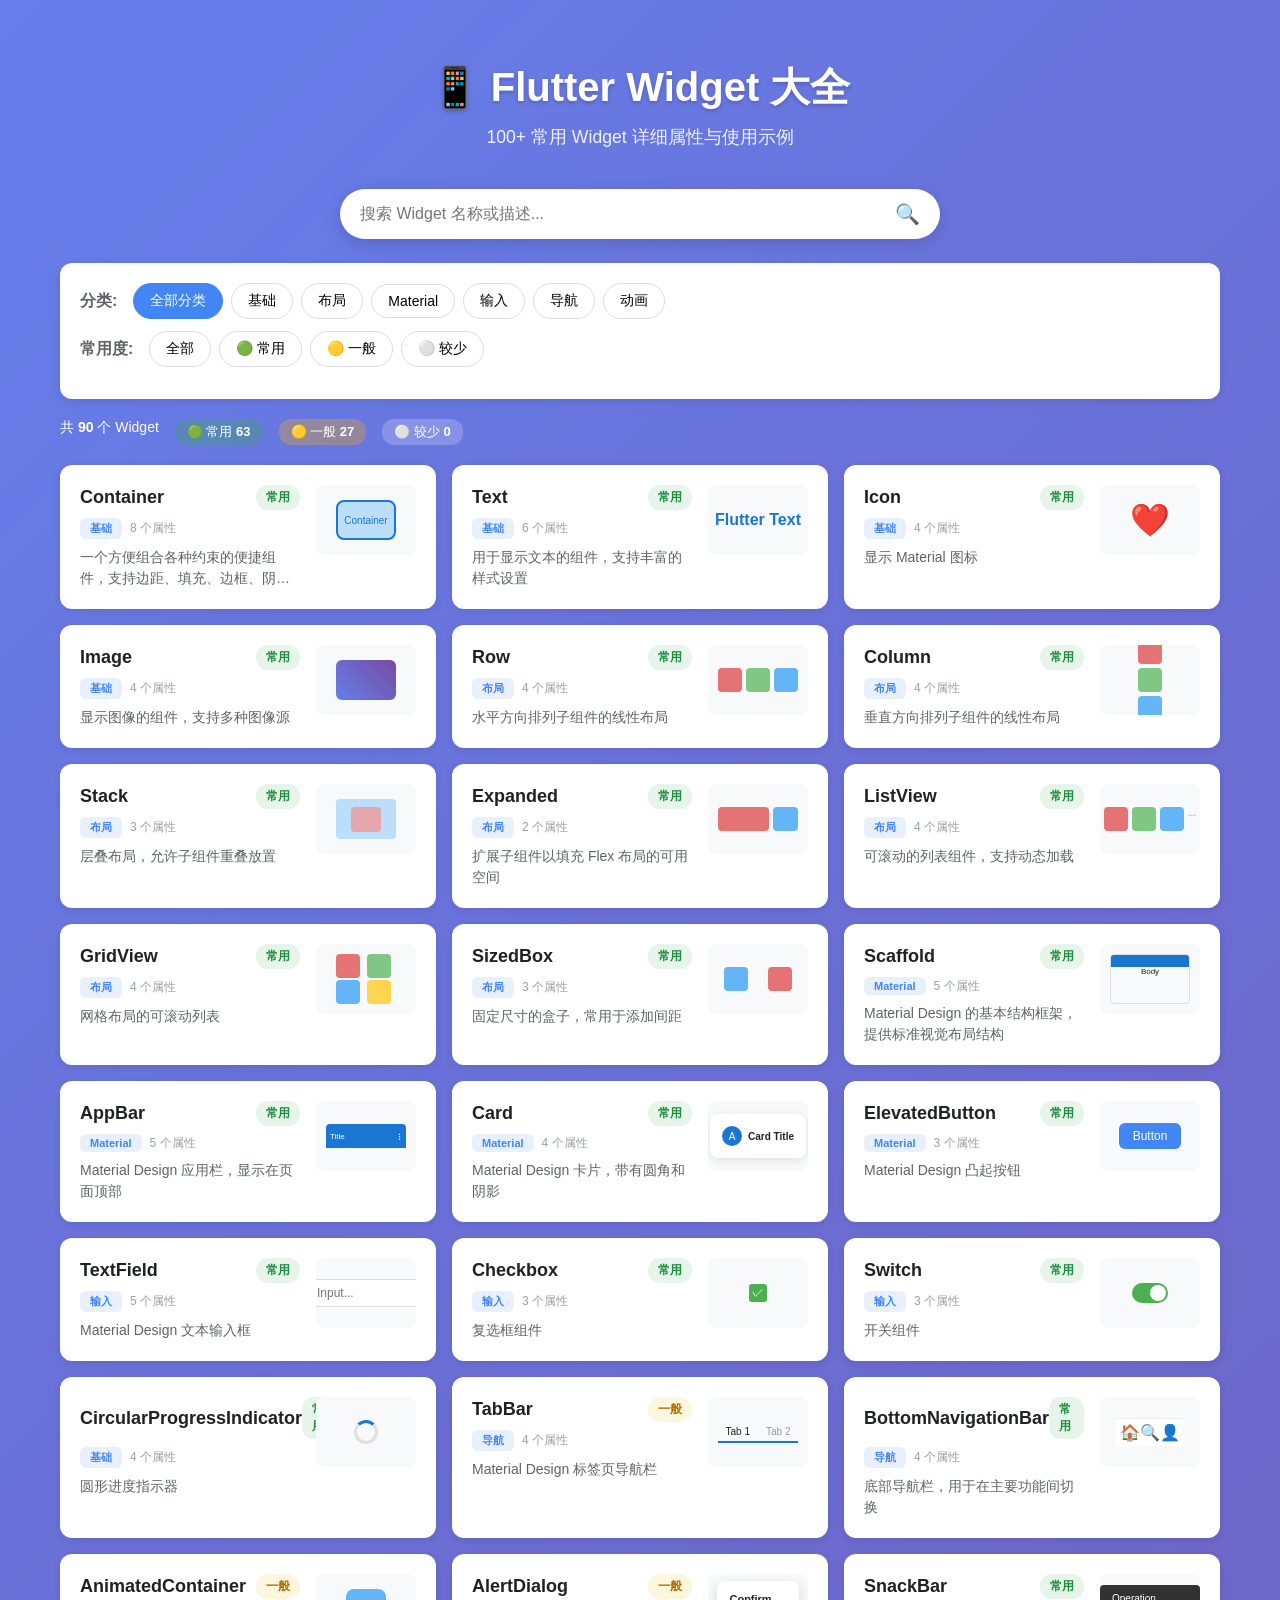
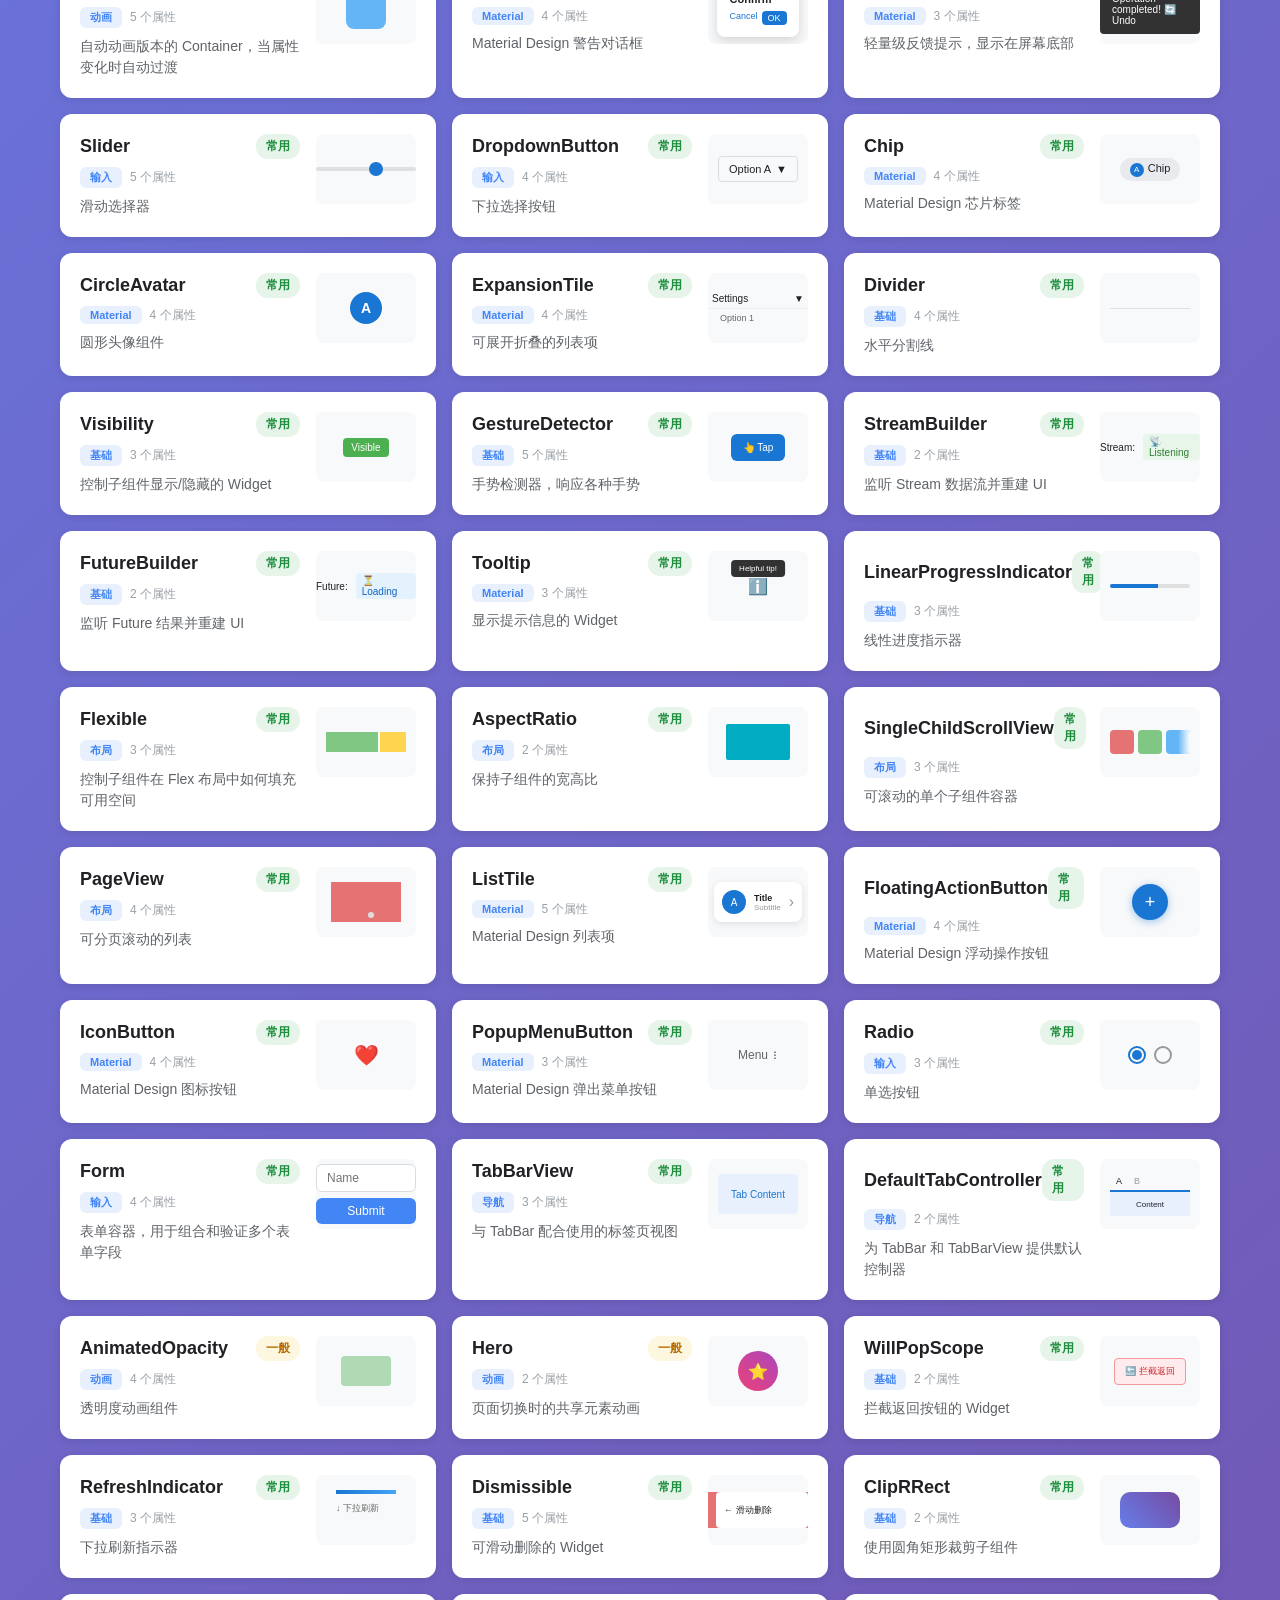
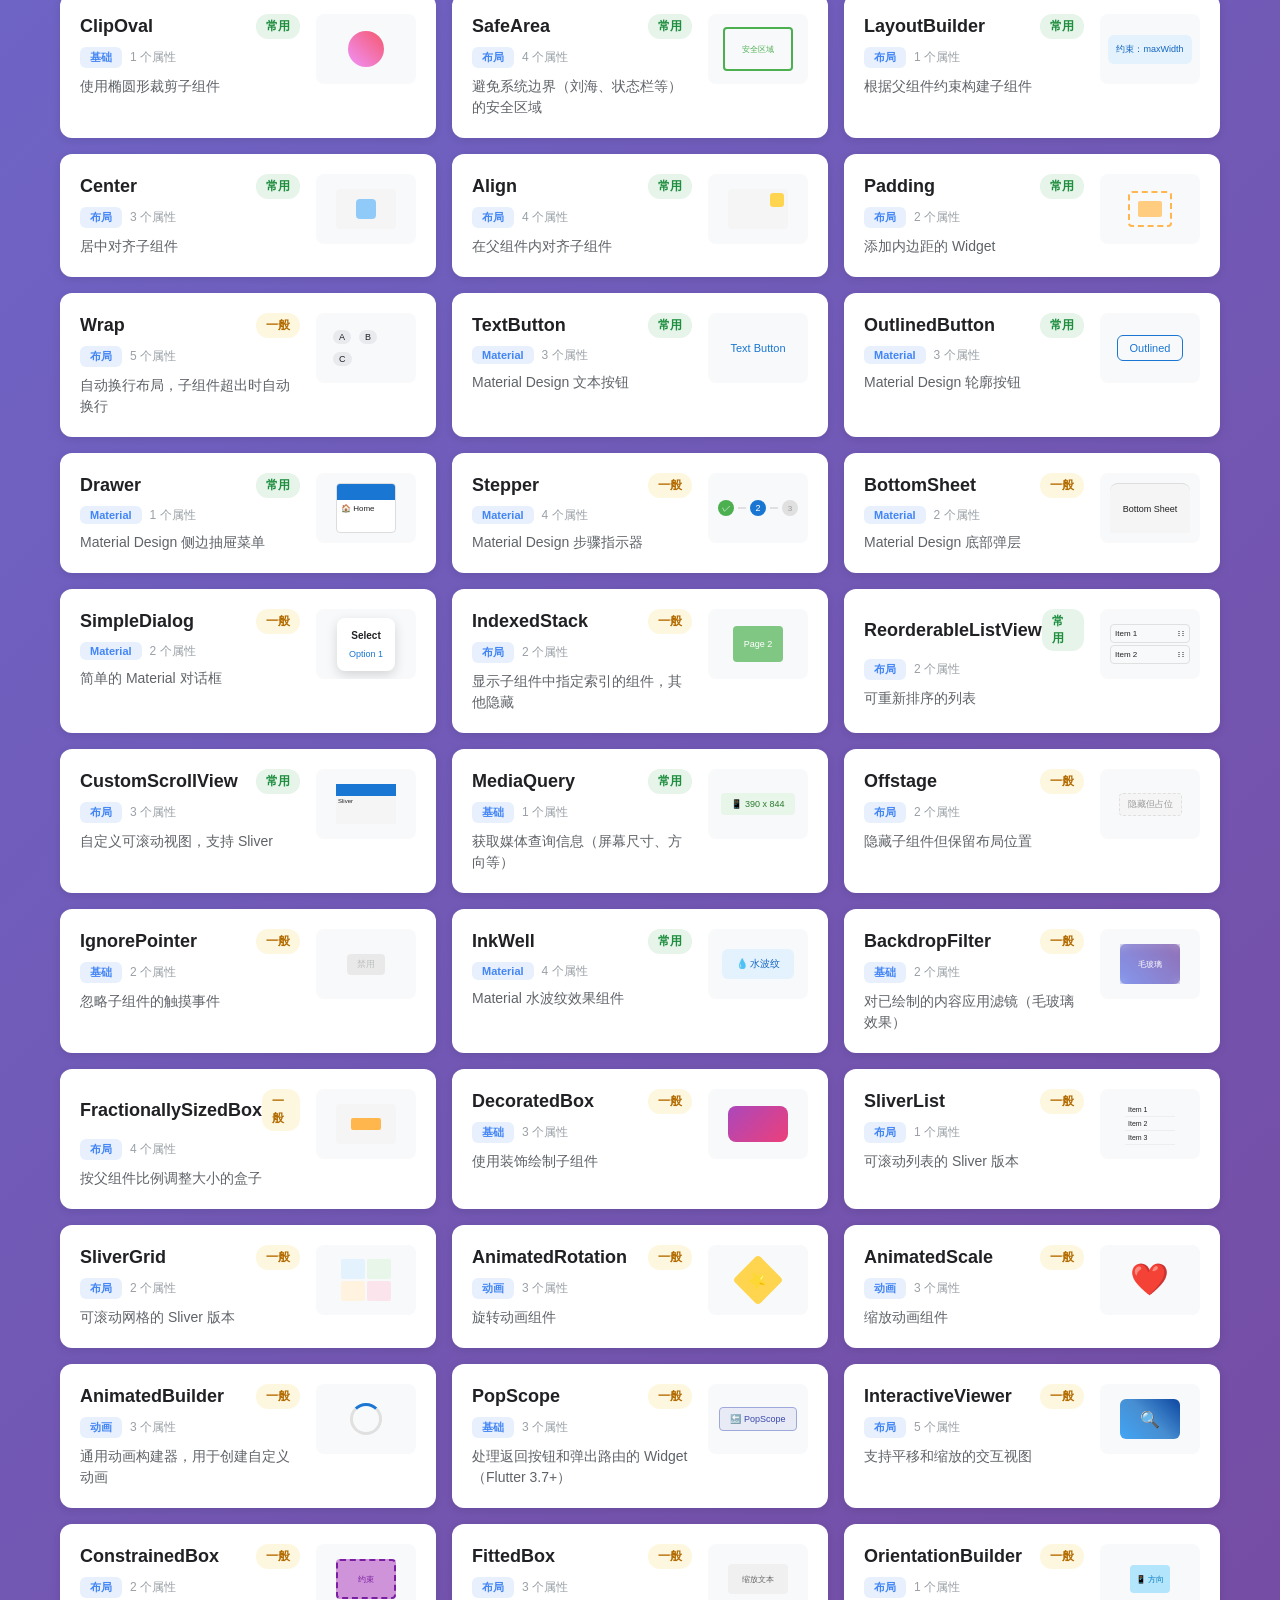
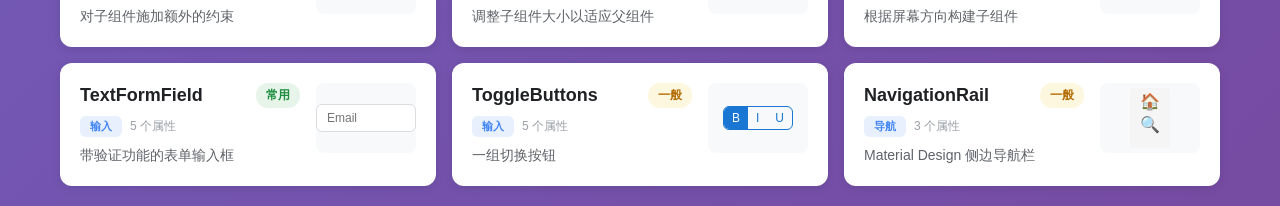
==== widget-detail.html @ 4dc027b3 "feat: 添加项目基础文件" ====
<!DOCTYPE html>
<html lang="zh-CN">
<head>
    <meta charset="UTF-8">
    <meta name="viewport" content="width=device-width, initial-scale=1.0">
    <title>Widget 详情 - Flutter Widget 大全</title>
    <link rel="stylesheet" href="styles.css">
    <style>
        body {
            background: linear-gradient(135deg, #667eea 0%, #764ba2 100%);
            min-height: 100vh;
            margin: 0;
            padding: 0;
        }
        .detail-page {
            max-width: 1000px;
            margin: 0 auto;
            padding: 20px;
        }
        .back-nav {
            margin-bottom: 20px;
        }
        .back-btn {
            display: inline-flex;
            align-items: center;
            gap: 8px;
            padding: 10px 20px;
            background: white;
            border: none;
            border-radius: 30px;
            cursor: pointer;
            font-size: 14px;
            box-shadow: 0 2px 8px rgba(0,0,0,0.1);
            transition: transform 0.2s;
        }
        .back-btn:hover {
            transform: translateX(-4px);
        }
        .widget-detail-card {
            background: white;
            border-radius: 16px;
            overflow: hidden;
            box-shadow: 0 4px 16px rgba(0,0,0,0.15);
        }
        .detail-header {
            background: linear-gradient(135deg, #4285f4, #8ab4f8);
            color: white;
            padding: 40px;
        }
        .detail-header h1 {
            font-size: 32px;
            margin: 0 0 12px 0;
        }
        .detail-header .usage-badge {
            display: inline-block;
            padding: 4px 12px;
            border-radius: 12px;
            font-size: 12px;
            font-weight: 600;
            margin-left: 12px;
            vertical-align: middle;
        }
        .detail-header .usage-badge.high { background: rgba(255,255,255,0.3); color: #1e8e3e; }
        .detail-header .usage-badge.medium { background: rgba(255,255,255,0.3); color: #b36b00; }
        .detail-header .usage-badge.low { background: rgba(255,255,255,0.2); color: #666; }
        .detail-description {
            font-size: 16px;
            opacity: 0.95;
            line-height: 1.6;
            margin-bottom: 16px;
        }
        .detail-meta {
            display: flex;
            gap: 12px;
            flex-wrap: wrap;
        }
        .detail-meta .category-chip {
            background: rgba(255,255,255,0.25);
            color: white;
            padding: 4px 12px;
            border-radius: 6px;
            font-size: 12px;
            font-weight: 600;
        }
        .preview-section {
            padding: 30px 40px;
            background: linear-gradient(135deg, #e8f0fe, #e8f5e9);
        }
        .preview-label {
            font-size: 12px;
            color: #666;
            margin-bottom: 12px;
            text-transform: uppercase;
            letter-spacing: 0.5px;
        }
        .preview-container {
            background: white;
            border-radius: 12px;
            padding: 40px;
            min-height: 120px;
            display: flex;
            align-items: center;
            justify-content: center;
            box-shadow: inset 0 2px 8px rgba(0,0,0,0.05);
        }
        .detail-tabs {
            display: flex;
            border-bottom: 1px solid #e0e0e0;
        }
        .detail-tab-btn {
            flex: 1;
            padding: 18px 24px;
            border: none;
            background: none;
            cursor: pointer;
            font-size: 14px;
            font-weight: 600;
            color: #666;
            border-bottom: 3px solid transparent;
            transition: all 0.2s;
        }
        .detail-tab-btn:hover {
            color: #4285f4;
            background: #f5f5f5;
        }
        .detail-tab-btn.active {
            color: #4285f4;
            border-bottom-color: #4285f4;
            background: white;
        }
        .tab-content {
            padding: 30px 40px;
        }
        .tab-pane {
            display: none;
        }
        .tab-pane.active {
            display: block;
        }
        .properties-list {
            display: grid;
            gap: 12px;
        }
        .property-card {
            border: 1px solid #e0e0e0;
            border-radius: 8px;
            padding: 16px;
            background: #f9f9f9;
        }
        .property-header {
            display: flex;
            align-items: center;
            gap: 8px;
            margin-bottom: 8px;
            flex-wrap: wrap;
        }
        .property-name {
            font-weight: 600;
            font-size: 15px;
        }
        .property-type {
            background: #e8f0fe;
            color: #1976d2;
            padding: 2px 8px;
            border-radius: 4px;
            font-size: 12px;
            font-family: monospace;
        }
        .property-required {
            background: #fce8e6;
            color: #c5221f;
            padding: 2px 8px;
            border-radius: 4px;
            font-size: 11px;
            font-weight: 600;
        }
        .property-description {
            color: #333;
            font-size: 14px;
            margin-bottom: 8px;
        }
        .property-extra {
            display: flex;
            gap: 12px;
            flex-wrap: wrap;
        }
        .property-default,
        .property-example {
            background: white;
            padding: 6px 10px;
            border-radius: 6px;
            font-size: 12px;
            font-family: monospace;
        }
        .property-default {
            border-left: 3px solid #f9ab00;
        }
        .property-example {
            border-left: 3px solid #34a853;
        }
        .code-header {
            display: flex;
            justify-content: space-between;
            align-items: center;
            margin-bottom: 12px;
        }
        .code-header span {
            font-weight: 600;
            color: #333;
        }
        .copy-btn {
            padding: 6px 14px;
            border: 1px solid #e0e0e0;
            background: white;
            border-radius: 6px;
            cursor: pointer;
            font-size: 13px;
            transition: all 0.2s;
        }
        .copy-btn:hover {
            background: #f5f5f5;
        }
        pre {
            background: #1e1e1e;
            color: #d4d4d4;
            padding: 20px;
            border-radius: 8px;
            overflow-x: auto;
            font-size: 13px;
            line-height: 1.6;
        }
        code {
            font-family: 'Monaco', 'Menlo', 'Ubuntu Mono', monospace;
        }
        .detail-section {
            background: #f9f9f9;
            border-radius: 8px;
            padding: 20px;
            margin-bottom: 20px;
        }
        .detail-section h4 {
            color: #333;
            margin-bottom: 12px;
            font-size: 16px;
            display: flex;
            align-items: center;
            gap: 8px;
        }
        .detail-section p {
            color: #666;
            line-height: 1.8;
            font-size: 14px;
        }
        .use-case-list,
        .pitfall-list {
            list-style: none;
            padding: 0;
            margin: 0;
        }
        .use-case-list li,
        .pitfall-list li {
            padding: 10px 14px;
            background: white;
            border-radius: 6px;
            margin-bottom: 8px;
            font-size: 14px;
            color: #666;
        }
        .use-case-list li {
            border-left: 3px solid #4285f4;
        }
        .pitfall-list li {
            border-left: 3px solid #f9ab00;
            background: #fff8e1;
        }
        .pattern-list {
            display: flex;
            flex-direction: column;
            gap: 12px;
        }
        .pattern-item {
            background: white;
            border-radius: 8px;
            overflow: hidden;
            border: 1px solid #e0e0e0;
        }
        .pattern-title {
            background: #e8f0fe;
            color: #1976d2;
            padding: 10px 14px;
            font-weight: 600;
            font-size: 14px;
        }
        .pattern-code {
            margin: 0;
            padding: 14px;
            background: #1e1e1e;
            font-size: 12px;
            line-height: 1.6;
        }
        .pattern-code code {
            color: #d4d4d4;
        }
        .tips-content {
            background: #fef7e0;
            border-left: 4px solid #f9ab00;
            padding: 16px;
            border-radius: 8px;
            margin-bottom: 20px;
        }
        .tips-content h4 {
            color: #b36b00;
            margin-bottom: 8px;
        }
        .tips-content p {
            color: #666;
            line-height: 1.6;
        }
        .related-widgets h4 {
            margin-bottom: 12px;
            color: #333;
        }
        .related-list {
            display: flex;
            flex-wrap: wrap;
            gap: 8px;
        }
        .related-chip {
            background: #e8f0fe;
            color: #1976d2;
            padding: 8px 16px;
            border-radius: 20px;
            font-size: 13px;
            cursor: pointer;
            transition: all 0.2s;
            text-decoration: none;
        }
        .related-chip:hover {
            background: #1976d2;
            color: white;
        }
        @media (max-width: 768px) {
            .detail-header {
                padding: 24px;
            }
            .detail-header h1 {
                font-size: 24px;
            }
            .preview-section,
            .tab-content {
                padding: 20px;
            }
            .detail-tab-btn {
                padding: 14px 12px;
                font-size: 13px;
            }
        }
    </style>
</head>
<body>
    <div class="detail-page">
        <!-- 返回导航 -->
        <div class="back-nav">
            <button class="back-btn" onclick="goBack()">
                ← 返回首页
            </button>
        </div>

        <!-- Widget 详情卡片 -->
        <div class="widget-detail-card">
            <!-- 头部 -->
            <div class="detail-header">
                <h1 id="widgetTitle">
                    Widget 名称
                    <span id="widgetUsageBadge" class="usage-badge high">常用</span>
                </h1>
                <p id="widgetDescription" class="detail-description">描述</p>
                <div class="detail-meta">
                    <span id="widgetCategory" class="category-chip">分类</span>
                    <span id="widgetPropsCount" class="category-chip">0 个属性</span>
                </div>
            </div>

            <!-- 预览区 -->
            <div class="preview-section">
                <div class="preview-label">预览效果</div>
                <div id="widgetPreview" class="preview-container"></div>
            </div>

            <!-- Tab 导航 -->
            <div class="detail-tabs">
                <button class="detail-tab-btn active" data-tab="properties" onclick="switchTab('properties')">属性</button>
                <button class="detail-tab-btn" data-tab="example" onclick="switchTab('example')">示例代码</button>
                <button class="detail-tab-btn" data-tab="detail" onclick="switchTab('detail')">详细介绍</button>
                <button class="detail-tab-btn" data-tab="tips" onclick="switchTab('tips')">提示</button>
            </div>

            <!-- Tab 内容 -->
            <div class="tab-content">
                <!-- 属性列表 -->
                <div id="propertiesTab" class="tab-pane active">
                    <div id="propertiesList" class="properties-list"></div>
                </div>

                <!-- 示例代码 -->
                <div id="exampleTab" class="tab-pane">
                    <div class="code-header">
                        <span>使用示例</span>
                        <button class="copy-btn" onclick="copyCode()">📋 复制</button>
                    </div>
                    <pre><code id="exampleCode"></code></pre>
                </div>

                <!-- 详细介绍 -->
                <div id="detailTab" class="tab-pane">
                    <div id="detailContent" class="detail-content"></div>
                </div>

                <!-- 提示 -->
                <div id="tipsTab" class="tab-pane">
                    <div id="tipsContent" class="tips-content"></div>
                    <div id="relatedWidgets" class="related-widgets"></div>
                </div>
            </div>
        </div>
    </div>

    <script src="detailed-docs.js"></script>
    <script src="layout-info.js"></script>
    <script src="data.js"></script>
    <script>
        let currentWidget = null;

        // 获取 URL 参数
        function getWidgetId() {
            const params = new URLSearchParams(window.location.search);
            return params.get('id');
        }

        // 初始化页面
        function init() {
            const widgetId = getWidgetId();
            if (!widgetId) {
                alert('未指定 Widget');
                window.location.href = 'index.html';
                return;
            }

            // 合并详细数据
            if (typeof WIDGET_DETAILED_DOCS !== 'undefined') {
                WIDGET_DATA.forEach(widget => {
                    if (WIDGET_DETAILED_DOCS[widget.id]) {
                        widget.detailedDoc = WIDGET_DETAILED_DOCS[widget.id];
                    }
                });
            }

            const widget = WIDGET_DATA.find(w => w.id === widgetId);
            if (!widget) {
                alert('Widget 不存在');
                window.location.href = 'index.html';
                return;
            }

            currentWidget = widget;
            renderWidget(widget);
        }

        // 渲染 Widget 详情
        function renderWidget(widget) {
            // 设置头部信息
            document.getElementById('widgetTitle').innerHTML = `
                ${widget.name}
                <span class="usage-badge ${widget.usageLevel}">${widget.usageDisplay}</span>
            `;
            document.getElementById('widgetDescription').textContent = widget.description;
            document.getElementById('widgetCategory').textContent = widget.categoryDisplay;
            document.getElementById('widgetPropsCount').textContent = widget.properties.length + ' 个属性';

            // 设置预览
            document.getElementById('widgetPreview').innerHTML = widget.preview;

            // 设置属性列表
            const propsList = document.getElementById('propertiesList');
            propsList.innerHTML = widget.properties.map(prop => `
                <div class="property-card">
                    <div class="property-header">
                        <span class="property-name">${prop.name}</span>
                        <span class="property-type">${prop.type}</span>
                        ${prop.required ? '<span class="property-required">必填</span>' : ''}
                    </div>
                    <p class="property-description">${prop.description}</p>
                    <div class="property-extra">
                        ${prop.defaultValue ? `<span class="property-default">默认：${prop.defaultValue}</span>` : ''}
                        ${prop.example ? `<span class="property-example">示例：${prop.example}</span>` : ''}
                    </div>
                </div>
            `).join('');

            // 设置示例代码
            document.getElementById('exampleCode').textContent = widget.usageExample || '暂无示例代码';

            // 设置详细介绍
            const detailContent = document.getElementById('detailContent');
            if (widget.detailedDoc || WIDGET_LAYOUT_INFO[widget.id]) {
                const doc = widget.detailedDoc || {};
                const layoutInfo = WIDGET_LAYOUT_INFO[widget.id] || {};
                
                detailContent.innerHTML = `
                    ${doc.overview ? `
                        <div class="detail-section">
                            <h4>📖 概述</h4>
                            <p>${doc.overview}</p>
                        </div>
                    ` : ''}

                    ${doc.useCases && doc.useCases.length > 0 ? `
                        <div class="detail-section">
                            <h4>🎯 使用场景</h4>
                            <ul class="use-case-list">
                                ${doc.useCases.map(item => `<li>${item}</li>`).join('')}
                            </ul>
                        </div>
                    ` : ''}

                    ${doc.commonPatterns && doc.commonPatterns.length > 0 ? `
                        <div class="detail-section">
                            <h4>💡 常用模式</h4>
                            <div class="pattern-list">
                                ${doc.commonPatterns.map(pattern => `
                                    <div class="pattern-item">
                                        <div class="pattern-title">${pattern.title}</div>
                                        <pre class="pattern-code"><code>${pattern.code}</code></pre>
                                    </div>
                                `).join('')}
                            </div>
                        </div>
                    ` : ''}

                    ${layoutInfo.sizing ? `
                        <div class="detail-section" style="background: #e3f2fd; border-left: 4px solid #1976d2;">
                            <h4>📐 尺寸计算</h4>
                            <p>${layoutInfo.sizing}</p>
                        </div>
                    ` : ''}

                    ${layoutInfo.constraints ? `
                        <div class="detail-section" style="background: #e8f5e9; border-left: 4px solid #4caf50;">
                            <h4>🔧 约束确定</h4>
                            <p>${layoutInfo.constraints}</p>
                        </div>
                    ` : ''}

                    ${layoutInfo.layoutBehavior ? `
                        <div class="detail-section" style="background: #f3e5f5; border-left: 4px solid #9c27b0;">
                            <h4>🔄 布局行为</h4>
                            <p>${layoutInfo.layoutBehavior}</p>
                        </div>
                    ` : ''}

                    ${doc.pitfalls && doc.pitfalls.length > 0 ? `
                        <div class="detail-section">
                            <h4>⚠️ 注意事项</h4>
                            <ul class="pitfall-list">
                                ${doc.pitfalls.map(item => `<li>${item}</li>`).join('')}
                            </ul>
                        </div>
                    ` : ''}

                    ${layoutInfo.commonIssues && layoutInfo.commonIssues.length > 0 ? `
                        <div class="detail-section" style="background: #fff3e0; border-left: 4px solid #ff9800;">
                            <h4>🚨 常见错误</h4>
                            <ul class="pitfall-list">
                                ${layoutInfo.commonIssues.map(item => `<li>${item}</li>`).join('')}
                            </ul>
                        </div>
                    ` : ''}

                    ${doc.performance ? `
                        <div class="detail-section">
                            <h4>⚡ 性能提示</h4>
                            <p>${doc.performance}</p>
                        </div>
                    ` : ''}
                `;
            } else {
                detailContent.innerHTML = '<p style="text-align:center;color:#999;padding:40px">暂无详细介绍</p>';
            }

            // 设置提示和相关 Widget
            const tipsContent = document.getElementById('tipsContent');
            if (widget.tips) {
                tipsContent.innerHTML = `<h4>💡 使用提示</h4><p>${widget.tips}</p>`;
                tipsContent.style.display = 'block';
            } else {
                tipsContent.style.display = 'none';
            }

            const relatedWidgets = document.getElementById('relatedWidgets');
            if (widget.relatedWidgets && widget.relatedWidgets.length > 0) {
                relatedWidgets.innerHTML = `
                    <h4>相关 Widget</h4>
                    <div class="related-list">
                        ${widget.relatedWidgets.map(name => {
                            const related = WIDGET_DATA.find(w => w.name.toLowerCase() === name.toLowerCase());
                            if (related) {
                                return `<a href="widget-detail.html?id=${related.id}" class="related-chip">${name}</a>`;
                            }
                            return `<span class="related-chip" style="opacity:0.6;cursor:not-allowed">${name}</span>`;
                        }).join('')}
                    </div>
                `;
                relatedWidgets.style.display = 'block';
            } else {
                relatedWidgets.style.display = 'none';
            }

            // 更新页面标题
            document.title = `${widget.name} - Flutter Widget 大全`;
        }

        // 切换 Tab
        function switchTab(tabId) {
            document.querySelectorAll('.detail-tab-btn').forEach(btn => {
                btn.classList.toggle('active', btn.dataset.tab === tabId);
            });
            document.querySelectorAll('.tab-pane').forEach(pane => {
                pane.classList.toggle('active', pane.id === tabId + 'Tab');
            });
        }

        // 复制代码
        function copyCode() {
            if (!currentWidget || !currentWidget.usageExample) {
                showToast('暂无示例代码');
                return;
            }
            navigator.clipboard.writeText(currentWidget.usageExample).then(() => {
                showToast('代码已复制！');
            }).catch(() => {
                const textArea = document.createElement('textarea');
                textArea.value = currentWidget.usageExample;
                document.body.appendChild(textArea);
                textArea.select();
                document.execCommand('copy');
                document.body.removeChild(textArea);
                showToast('代码已复制！');
            });
        }

        // 显示提示
        function showToast(message) {
            const toast = document.createElement('div');
            toast.style.cssText = `
                position: fixed;
                bottom: 24px;
                left: 50%;
                transform: translateX(-50%);
                background: #323232;
                color: white;
                padding: 12px 24px;
                border-radius: 8px;
                font-size: 14px;
                z-index: 9999;
                animation: slideUp 0.3s ease;
            `;
            toast.textContent = message;
            document.body.appendChild(toast);
            setTimeout(() => {
                toast.style.opacity = '0';
                toast.style.transition = 'opacity 0.3s';
                setTimeout(() => toast.remove(), 300);
            }, 2000);
        }

        // 返回首页
        function goBack() {
            window.location.href = 'index.html';
        }

        // 添加动画样式
        const style = document.createElement('style');
        style.textContent = `
            @keyframes slideUp {
                from {
                    opacity: 0;
                    transform: translateX(-50%) translateY(20px);
                }
                to {
                    opacity: 1;
                    transform: translateX(-50%) translateY(0);
                }
            }
        `;
        document.head.appendChild(style);

        // 初始化
        init();
    </script>
</body>
</html>
---- styles.css ----
/* 基础样式 */
* {
    margin: 0;
    padding: 0;
    box-sizing: border-box;
}

:root {
    --primary-color: #4285f4;
    --primary-light: #e8f0fe;
    --secondary-color: #34a853;
    --warning-color: #f9ab00;
    --grey-100: #f8f9fa;
    --grey-200: #e8eaed;
    --grey-300: #dadce0;
    --grey-400: #bdc1c6;
    --grey-500: #9aa0a6;
    --grey-600: #5f6368;
    --grey-700: #3c4043;
    --grey-800: #202124;
    --shadow: 0 2px 8px rgba(0,0,0,0.1);
    --shadow-lg: 0 4px 16px rgba(0,0,0,0.15);
    --radius: 12px;
    --radius-sm: 8px;
}

body {
    font-family: -apple-system, BlinkMacSystemFont, 'Segoe UI', Roboto, 'Helvetica Neue', Arial, sans-serif;
    background: linear-gradient(135deg, #667eea 0%, #764ba2 100%);
    min-height: 100vh;
    color: var(--grey-800);
}

.app {
    max-width: 1200px;
    margin: 0 auto;
    padding: 20px;
}

/* 头部 */
.header {
    text-align: center;
    padding: 40px 20px;
    color: white;
}

.header h1 {
    font-size: 2.5rem;
    margin-bottom: 10px;
    text-shadow: 0 2px 4px rgba(0,0,0,0.2);
}

.subtitle {
    font-size: 1.1rem;
    opacity: 0.9;
}

/* 搜索栏 */
.search-container {
    position: relative;
    max-width: 600px;
    margin: 0 auto 24px;
}

.search-input {
    width: 100%;
    padding: 16px 50px 16px 20px;
    border: none;
    border-radius: 30px;
    font-size: 16px;
    box-shadow: var(--shadow-lg);
    outline: none;
    transition: box-shadow 0.3s;
}

.search-input:focus {
    box-shadow: 0 6px 20px rgba(0,0,0,0.2);
}

.search-icon {
    position: absolute;
    right: 20px;
    top: 50%;
    transform: translateY(-50%);
    font-size: 20px;
}

/* 筛选器 */
.filters {
    background: white;
    border-radius: var(--radius);
    padding: 20px;
    margin-bottom: 20px;
    box-shadow: var(--shadow);
}

.filter-group {
    display: flex;
    flex-wrap: wrap;
    gap: 8px;
    margin-bottom: 12px;
    align-items: center;
}

.filter-label {
    font-weight: 600;
    color: var(--grey-600);
    margin-right: 8px;
}

.filter-btn {
    padding: 8px 16px;
    border: 1px solid var(--grey-300);
    background: white;
    border-radius: 20px;
    cursor: pointer;
    font-size: 14px;
    transition: all 0.2s;
}

.filter-btn:hover {
    background: var(--grey-100);
}

.filter-btn.active {
    background: var(--primary-color);
    color: white;
    border-color: var(--primary-color);
}

/* 统计信息 */
.stats {
    display: flex;
    gap: 16px;
    flex-wrap: wrap;
    margin-bottom: 20px;
    color: white;
}

.stat-item {
    font-size: 14px;
}

.stat-badge {
    padding: 4px 12px;
    border-radius: 12px;
    font-size: 13px;
    background: rgba(255,255,255,0.2);
}

.stat-badge.high { background: rgba(52, 168, 83, 0.3); }
.stat-badge.medium { background: rgba(249, 171, 0, 0.3); }
.stat-badge.low { background: rgba(255,255,255,0.2); }

/* Widget 列表 */
.widget-list {
    display: grid;
    grid-template-columns: repeat(auto-fill, minmax(340px, 1fr));
    gap: 16px;
}

/* Widget 卡片 */
.widget-card {
    background: white;
    border-radius: var(--radius);
    padding: 20px;
    box-shadow: var(--shadow);
    cursor: pointer;
    transition: all 0.3s;
    display: flex;
    gap: 16px;
}

.widget-card:hover {
    transform: translateY(-4px);
    box-shadow: var(--shadow-lg);
}

.widget-card-content {
    flex: 1;
    min-width: 0;
}

.widget-card-header {
    display: flex;
    justify-content: space-between;
    align-items: center;
    margin-bottom: 8px;
}

.widget-name {
    font-size: 18px;
    font-weight: 700;
    color: var(--grey-800);
}

.usage-badge {
    padding: 4px 10px;
    border-radius: 12px;
    font-size: 12px;
    font-weight: 600;
}

.usage-badge.high {
    background: #e6f4ea;
    color: #1e8e3e;
}

.usage-badge.medium {
    background: #fef7e0;
    color: #b36b00;
}

.usage-badge.low {
    background: var(--grey-200);
    color: var(--grey-600);
}

.widget-meta {
    display: flex;
    gap: 8px;
    align-items: center;
    margin-bottom: 8px;
}

.category-chip {
    background: var(--primary-light);
    color: var(--primary-color);
    padding: 3px 10px;
    border-radius: 6px;
    font-size: 11px;
    font-weight: 600;
}

.props-count {
    color: var(--grey-500);
    font-size: 12px;
}

.widget-description {
    color: var(--grey-600);
    font-size: 14px;
    line-height: 1.5;
    display: -webkit-box;
    -webkit-line-clamp: 2;
    -webkit-box-orient: vertical;
    overflow: hidden;
}

/* 预览卡片 */
.widget-preview {
    width: 100px;
    height: 70px;
    background: var(--grey-100);
    border-radius: var(--radius-sm);
    display: flex;
    align-items: center;
    justify-content: center;
    overflow: hidden;
    flex-shrink: 0;
}

/* 空状态 */
.empty-state {
    text-align: center;
    padding: 60px 20px;
    color: white;
}

.empty-icon {
    font-size: 64px;
    margin-bottom: 16px;
    opacity: 0.8;
}

/* 模态框 */
.modal {
    display: none;
    position: fixed;
    top: 0;
    left: 0;
    width: 100%;
    height: 100%;
    z-index: 1000;
}

.modal.active {
    display: flex;
    align-items: center;
    justify-content: center;
}

.modal-overlay {
    position: absolute;
    top: 0;
    left: 0;
    width: 100%;
    height: 100%;
    background: rgba(0,0,0,0.6);
    backdrop-filter: blur(4px);
}

.modal-content {
    position: relative;
    background: white;
    border-radius: var(--radius);
    width: 90%;
    max-width: 800px;
    max-height: 90vh;
    overflow-y: auto;
    box-shadow: var(--shadow-lg);
    animation: modalSlide 0.3s ease;
}

@keyframes modalSlide {
    from {
        opacity: 0;
        transform: translateY(-20px);
    }
    to {
        opacity: 1;
        transform: translateY(0);
    }
}

.modal-close {
    position: absolute;
    top: 16px;
    right: 16px;
    width: 36px;
    height: 36px;
    border: none;
    background: var(--grey-200);
    border-radius: 50%;
    cursor: pointer;
    font-size: 20px;
    color: var(--grey-600);
    z-index: 10;
    transition: background 0.2s;
}

.modal-close:hover {
    background: var(--grey-300);
}

/* 模态框头部 */
.modal-header {
    padding: 30px;
    background: linear-gradient(135deg, var(--primary-color), #8ab4f8);
    color: white;
}

.modal-title-section {
    display: flex;
    align-items: center;
    gap: 12px;
    margin-bottom: 12px;
}

.modal-title-section h2 {
    font-size: 24px;
}

.modal-description {
    opacity: 0.95;
    line-height: 1.6;
    margin-bottom: 16px;
}

.modal-meta {
    display: flex;
    gap: 12px;
    align-items: center;
}

.modal-meta .category-chip {
    background: rgba(255,255,255,0.25);
    color: white;
}

.modal-meta .props-count {
    color: rgba(255,255,255,0.8);
}

/* 预览区 */
.preview-section {
    padding: 24px 30px;
    background: linear-gradient(135deg, var(--primary-light), #e8f5e9);
}

.preview-label {
    font-size: 12px;
    color: var(--grey-500);
    margin-bottom: 12px;
    text-transform: uppercase;
    letter-spacing: 0.5px;
}

.preview-container {
    background: white;
    border-radius: var(--radius);
    padding: 40px;
    min-height: 120px;
    display: flex;
    align-items: center;
    justify-content: center;
    box-shadow: inset 0 2px 8px rgba(0,0,0,0.05);
}

/* Tab 导航 */
.modal-tabs {
    display: flex;
    border-bottom: 1px solid var(--grey-300);
    padding: 0 30px;
}

.tab-btn {
    padding: 16px 24px;
    border: none;
    background: none;
    cursor: pointer;
    font-size: 14px;
    font-weight: 600;
    color: var(--grey-600);
    border-bottom: 2px solid transparent;
    transition: all 0.2s;
}

.tab-btn:hover {
    color: var(--primary-color);
}

.tab-btn.active {
    color: var(--primary-color);
    border-bottom-color: var(--primary-color);
}

/* Tab 内容 */
.tab-content {
    padding: 24px 30px 30px;
}

.tab-pane {
    display: none;
}

.tab-pane.active {
    display: block;
}

/* 属性列表 */
.properties-list {
    display: grid;
    gap: 12px;
}

.property-card {
    border: 1px solid var(--grey-200);
    border-radius: var(--radius-sm);
    padding: 16px;
    background: var(--grey-50);
}

.property-header {
    display: flex;
    align-items: center;
    gap: 8px;
    margin-bottom: 8px;
    flex-wrap: wrap;
}

.property-name {
    font-weight: 600;
    font-size: 15px;
}

.property-type {
    background: var(--primary-light);
    color: var(--primary-color);
    padding: 2px 8px;
    border-radius: 4px;
    font-size: 12px;
    font-family: monospace;
}

.property-required {
    background: #fce8e6;
    color: #c5221f;
    padding: 2px 8px;
    border-radius: 4px;
    font-size: 11px;
    font-weight: 600;
}

.property-description {
    color: var(--grey-700);
    font-size: 14px;
    margin-bottom: 8px;
}

.property-extra {
    display: flex;
    gap: 12px;
    flex-wrap: wrap;
}

.property-default,
.property-example {
    background: white;
    padding: 6px 10px;
    border-radius: 6px;
    font-size: 12px;
    font-family: monospace;
}

.property-default {
    border-left: 3px solid var(--warning-color);
}

.property-example {
    border-left: 3px solid var(--secondary-color);
}

/* 代码块 */
.code-header {
    display: flex;
    justify-content: space-between;
    align-items: center;
    margin-bottom: 12px;
}

.code-header span {
    font-weight: 600;
    color: var(--grey-700);
}

.copy-btn {
    padding: 6px 14px;
    border: 1px solid var(--grey-300);
    background: white;
    border-radius: 6px;
    cursor: pointer;
    font-size: 13px;
    transition: all 0.2s;
}

.copy-btn:hover {
    background: var(--grey-100);
}

pre {
    background: #1e1e1e;
    color: #d4d4d4;
    padding: 20px;
    border-radius: var(--radius-sm);
    overflow-x: auto;
    font-size: 13px;
    line-height: 1.6;
}

code {
    font-family: 'Monaco', 'Menlo', 'Ubuntu Mono', monospace;
}

/* 提示内容 */
.tips-content {
    background: #fef7e0;
    border-left: 4px solid var(--warning-color);
    padding: 16px;
    border-radius: var(--radius-sm);
    margin-bottom: 20px;
}

.tips-content h4 {
    color: #b36b00;
    margin-bottom: 8px;
}

.tips-content p {
    color: #666;
    line-height: 1.6;
}

/* 详细介绍内容 */
.detail-content {
    display: flex;
    flex-direction: column;
    gap: 24px;
}

.detail-section {
    background: var(--grey-50);
    border-radius: var(--radius-sm);
    padding: 20px;
}

.detail-section h4 {
    color: var(--grey-800);
    margin-bottom: 12px;
    font-size: 16px;
    display: flex;
    align-items: center;
    gap: 8px;
}

.detail-section p {
    color: var(--grey-700);
    line-height: 1.8;
    font-size: 14px;
}

.use-case-list,
.pitfall-list {
    list-style: none;
    padding: 0;
    margin: 0;
}

.use-case-list li,
.pitfall-list li {
    padding: 10px 14px;
    background: white;
    border-radius: 6px;
    margin-bottom: 8px;
    font-size: 14px;
    color: var(--grey-700);
    border-left: 3px solid var(--primary-color);
}

.pitfall-list li {
    border-left-color: var(--warning-color);
    background: #fff8e1;
}

.pattern-list {
    display: flex;
    flex-direction: column;
    gap: 12px;
}

.pattern-item {
    background: white;
    border-radius: 8px;
    overflow: hidden;
    border: 1px solid var(--grey-200);
}

.pattern-title {
    background: var(--primary-light);
    color: var(--primary-color);
    padding: 10px 14px;
    font-weight: 600;
    font-size: 14px;
}

.pattern-code {
    margin: 0;
    padding: 14px;
    background: #1e1e1e;
    font-size: 12px;
    line-height: 1.6;
}

.pattern-code code {
    color: #d4d4d4;
}

/* 相关 Widget */
.related-widgets h4 {
    margin-bottom: 12px;
    color: var(--grey-700);
}

.related-list {
    display: flex;
    flex-wrap: wrap;
    gap: 8px;
}

.related-chip {
    background: var(--primary-light);
    color: var(--primary-color);
    padding: 6px 14px;
    border-radius: 20px;
    font-size: 13px;
    cursor: pointer;
    transition: all 0.2s;
}

.related-chip:hover {
    background: var(--primary-color);
    color: white;
}

/* 预览组件样式 */
.preview-row {
    display: flex;
    gap: 4px;
}

.preview-col {
    display: flex;
    flex-direction: column;
    gap: 4px;
}

.preview-box {
    width: 24px;
    height: 24px;
    border-radius: 4px;
}

.preview-stack {
    position: relative;
    width: 60px;
    height: 40px;
}

.preview-stack .preview-box {
    position: absolute;
}

.preview-chip {
    display: inline-block;
    padding: 4px 10px;
    background: var(--grey-200);
    border-radius: 12px;
    font-size: 11px;
    margin: 2px;
}

.preview-button {
    padding: 6px 14px;
    background: var(--primary-color);
    color: white;
    border: none;
    border-radius: 6px;
    font-size: 12px;
}

.preview-card {
    background: white;
    padding: 12px;
    border-radius: 8px;
    box-shadow: 0 2px 8px rgba(0,0,0,0.1);
    max-width: 150px;
}

.preview-input {
    padding: 6px 10px;
    border: 1px solid var(--grey-300);
    border-radius: 6px;
    font-size: 12px;
    width: 120px;
}

.preview-slider {
    width: 100px;
}

/* 响应式 */
@media (max-width: 768px) {
    .header h1 {
        font-size: 1.8rem;
    }

    .widget-list {
        grid-template-columns: 1fr;
    }

    .widget-card {
        flex-direction: column;
    }

    .widget-preview {
        width: 100%;
        height: 80px;
    }

    .filters {
        padding: 16px;
    }

    .filter-group {
        gap: 6px;
    }

    .filter-btn {
        padding: 6px 12px;
        font-size: 13px;
    }

    .modal-content {
        width: 95%;
    }

    .modal-header,
    .preview-section,
    .modal-tabs,
    .tab-content {
        padding-left: 20px;
        padding-right: 20px;
    }

    .modal-tabs {
        overflow-x: auto;
    }

    .tab-btn {
        padding: 14px 16px;
    }
}
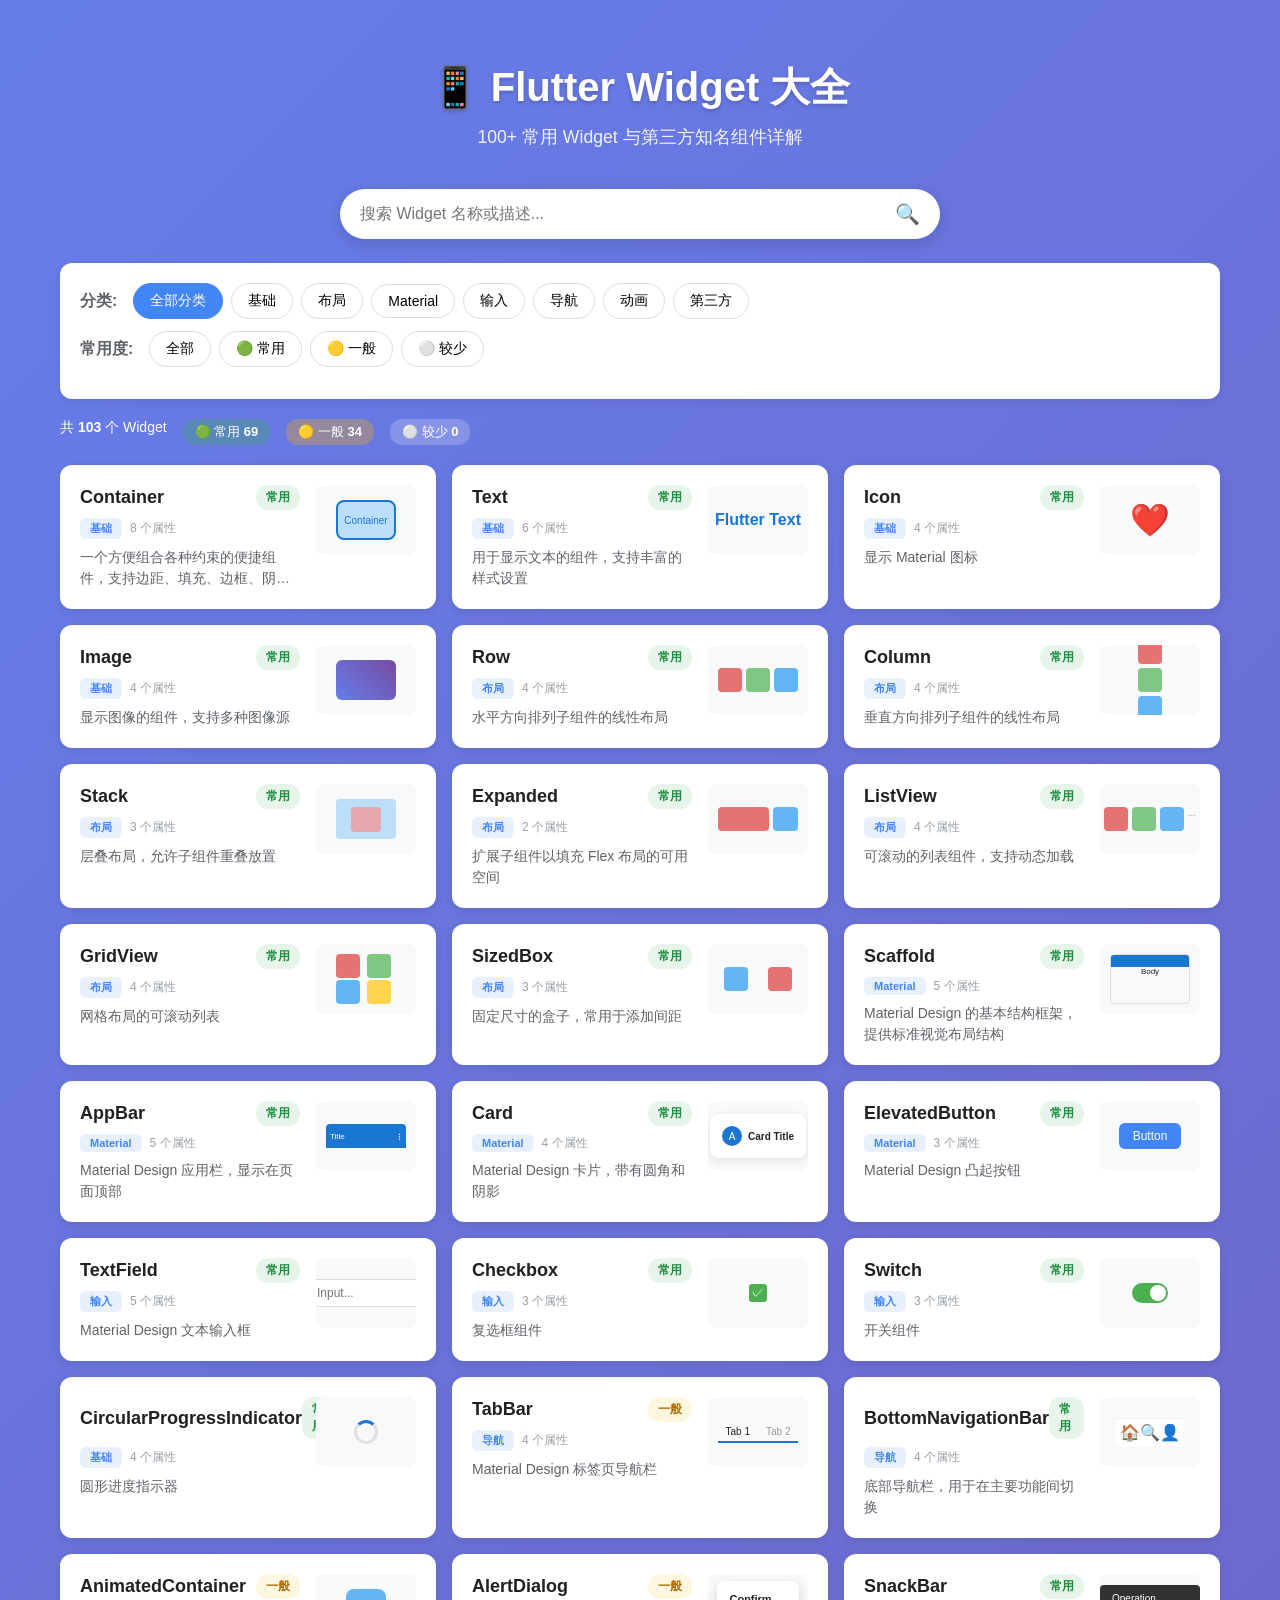
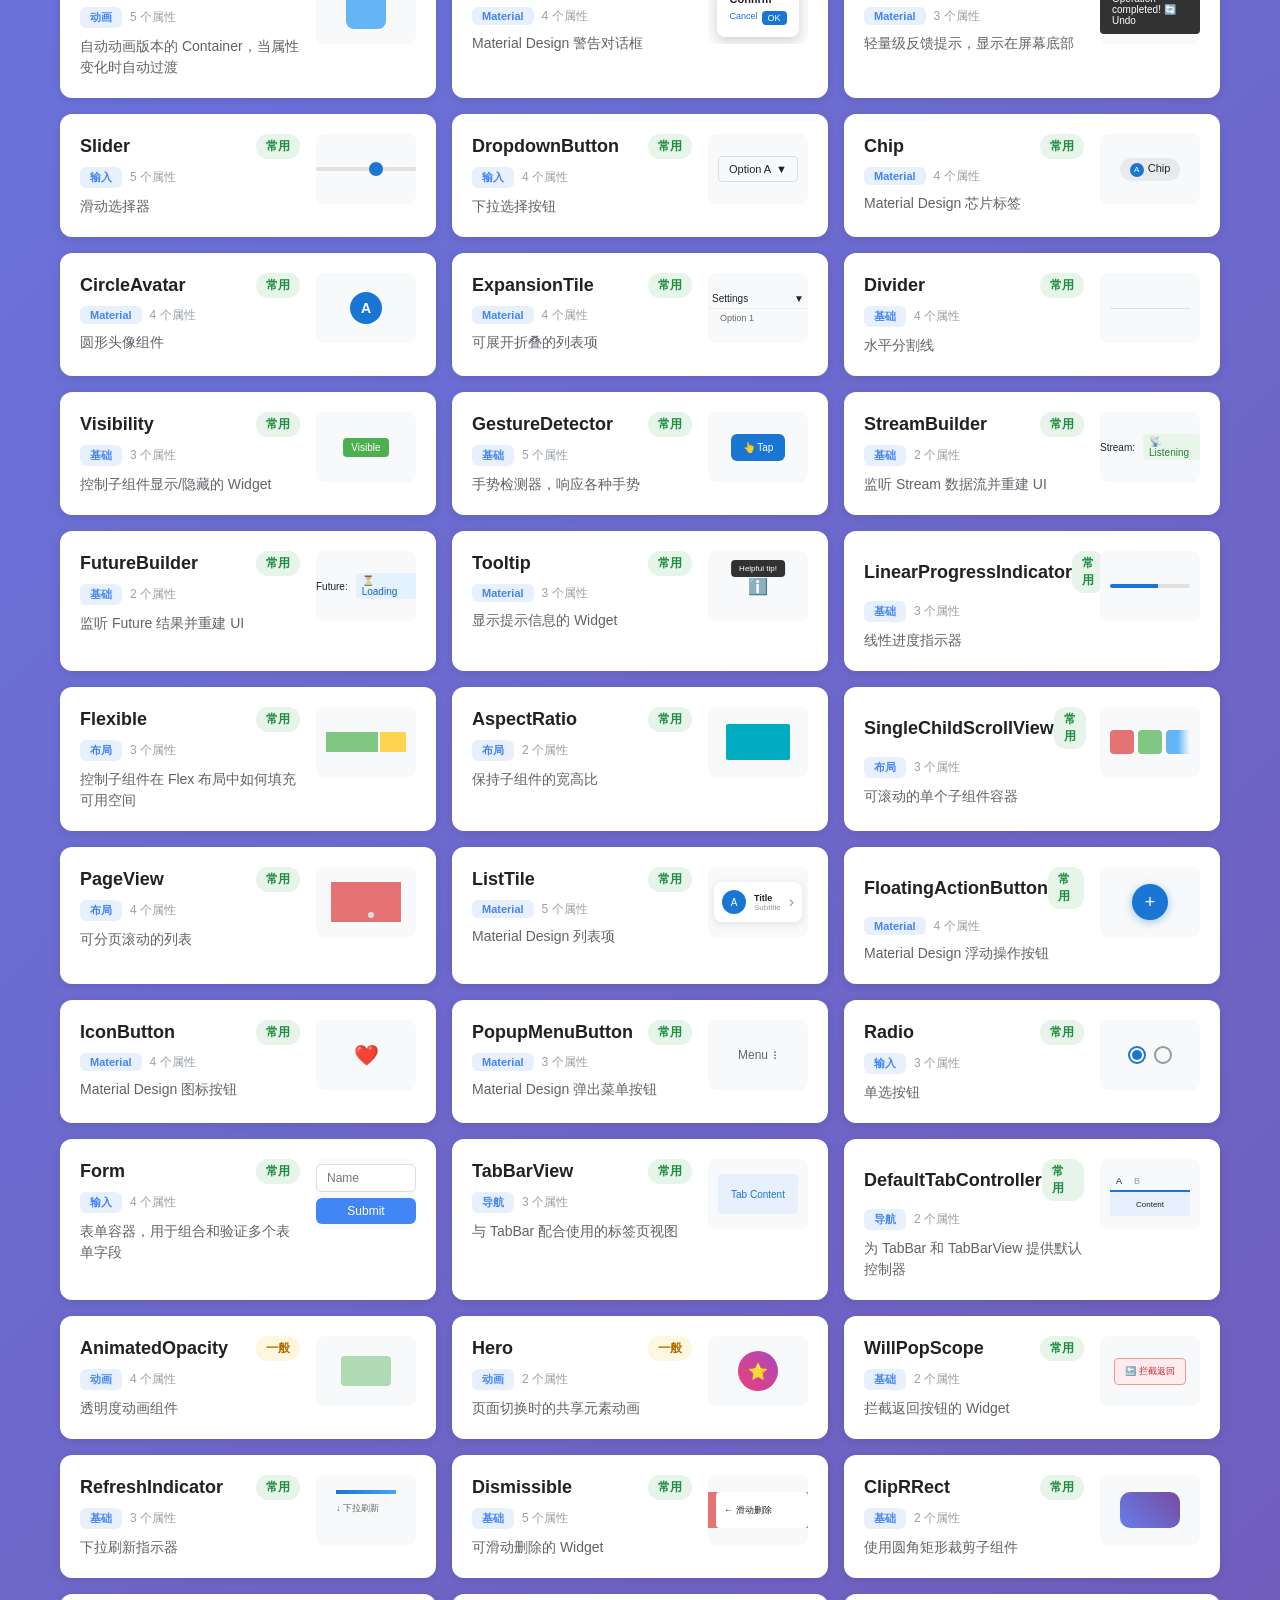
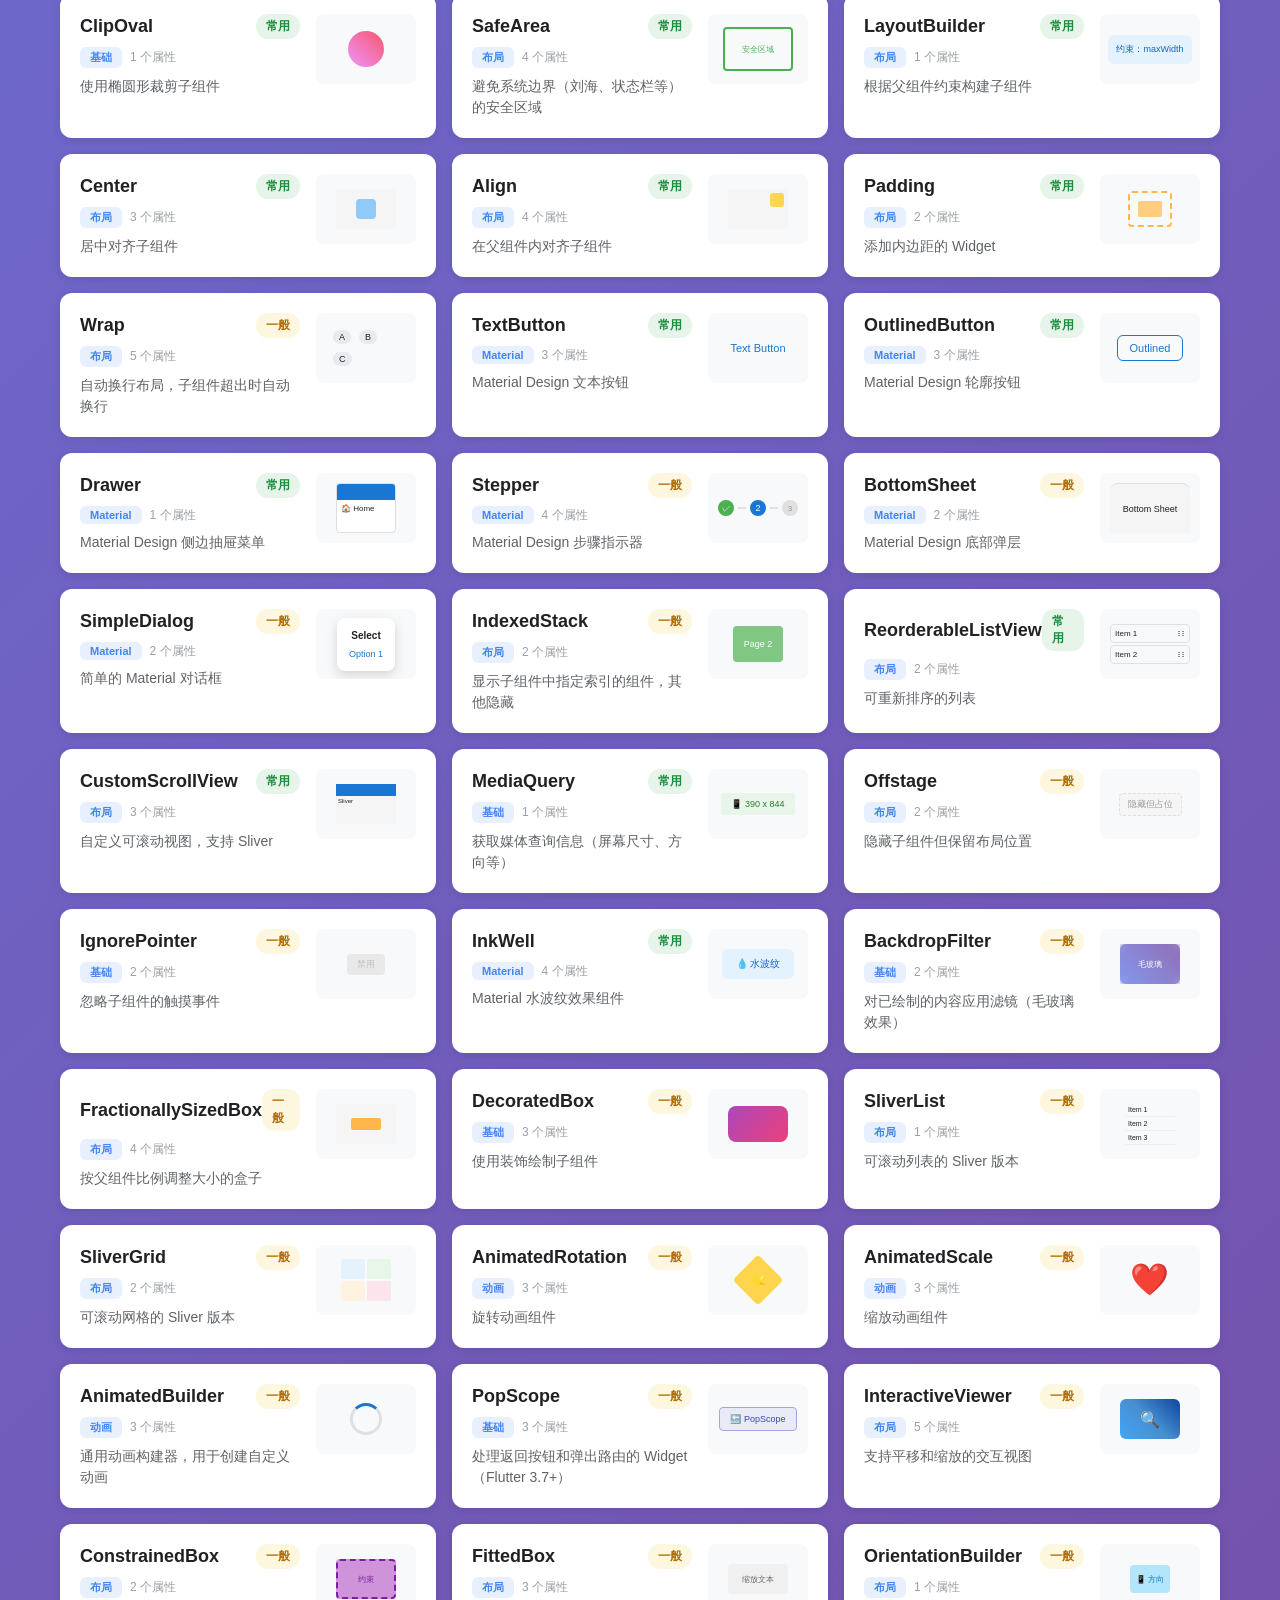
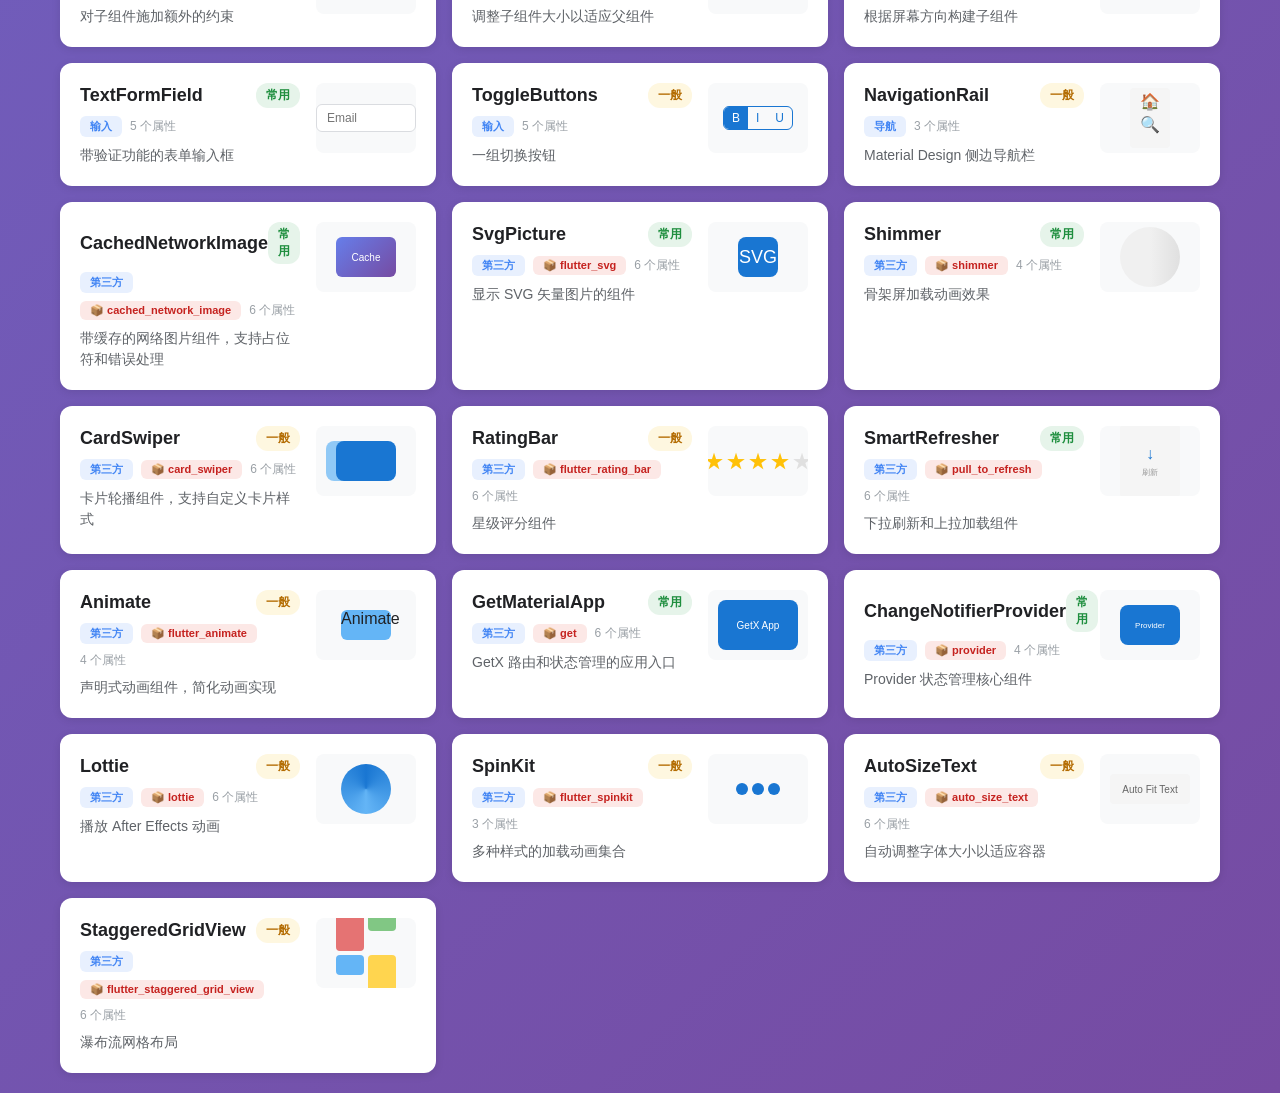
==== commit 3934efb0: "feat: 添加第三方包名显示功能" ====
--- a/widget-detail.html
+++ b/widget-detail.html
@@ -377,6 +377,7 @@
                 <p id="widgetDescription" class="detail-description">描述</p>
                 <div class="detail-meta">
                     <span id="widgetCategory" class="category-chip">分类</span>
+                    <span id="widgetPackage" class="category-chip" style="background:rgba(255,255,255,0.25);color:white;display:none;">📦 包名</span>
                     <span id="widgetPropsCount" class="category-chip">0 个属性</span>
                 </div>
             </div>
@@ -476,6 +477,15 @@
             document.getElementById('widgetDescription').textContent = widget.description;
             document.getElementById('widgetCategory').textContent = widget.categoryDisplay;
             document.getElementById('widgetPropsCount').textContent = widget.properties.length + ' 个属性';
+            
+            // 设置包名（如果是第三方 Widget）
+            const packageEl = document.getElementById('widgetPackage');
+            if (widget.package) {
+                packageEl.textContent = '📦 ' + widget.package;
+                packageEl.style.display = 'inline-block';
+            } else {
+                packageEl.style.display = 'none';
+            }
 
             // 设置预览
             document.getElementById('widgetPreview').innerHTML = widget.preview;
--- a/styles.css
+++ b/styles.css
@@ -221,11 +221,21 @@
     gap: 8px;
     align-items: center;
     margin-bottom: 8px;
+    flex-wrap: wrap;
 }
 
 .category-chip {
     background: var(--primary-light);
     color: var(--primary-color);
+    padding: 3px 10px;
+    border-radius: 6px;
+    font-size: 11px;
+    font-weight: 600;
+}
+
+.package-chip {
+    background: #fce8e6;
+    color: #c5221f;
     padding: 3px 10px;
     border-radius: 6px;
     font-size: 11px;
